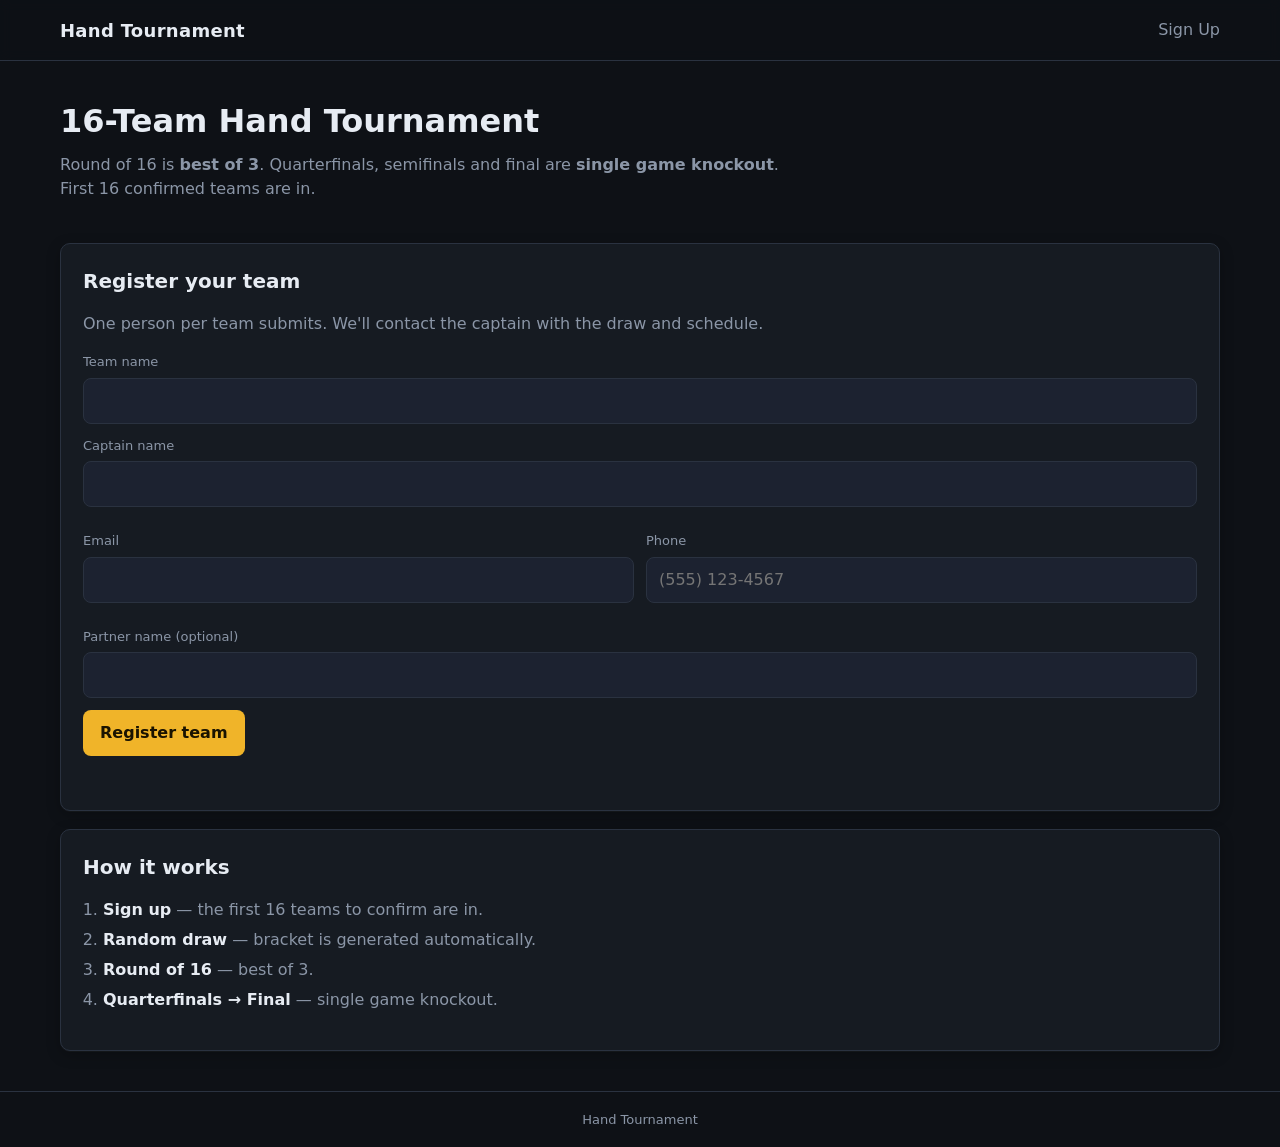
==== index.html @ 5955c3d7 "Add QR assets, demo mode, US phone format; hide bracket nav link - index.html: drop public Bracket n" ====
<!doctype html>
<html lang="en">
  <head>
    <meta charset="utf-8" />
    <meta name="viewport" content="width=device-width, initial-scale=1" />
    <title>Hand Tournament — Sign Up</title>
    <meta name="description" content="Sign up your team for the Hand card game tournament. 16 teams, round of 16 best of 3, then single-elimination knockout." />
    <link rel="stylesheet" href="assets/css/styles.css" />
  </head>
  <body>
    <header class="site-header">
      <div class="wrap">
        <a class="brand" href="./">Hand Tournament</a>
        <nav>
          <a href="./">Sign Up</a>
        </nav>
      </div>
    </header>

    <main class="wrap">
      <section class="hero">
        <h1>16-Team Hand Tournament</h1>
        <p class="lede">
          Round of 16 is <strong>best of 3</strong>. Quarterfinals, semifinals
          and final are <strong>single game knockout</strong>. First 16
          confirmed teams are in.
        </p>
      </section>

      <section class="card">
        <h2>Register your team</h2>
        <p class="muted">
          One person per team submits. We'll contact the captain with the draw
          and schedule.
        </p>

        <form id="signup-form" novalidate>
          <div class="field">
            <label for="teamName">Team name</label>
            <input id="teamName" name="teamName" type="text" required maxlength="60" autocomplete="off" />
          </div>

          <div class="field">
            <label for="captainName">Captain name</label>
            <input id="captainName" name="captainName" type="text" required maxlength="80" autocomplete="name" />
          </div>

          <div class="grid-2">
            <div class="field">
              <label for="email">Email</label>
              <input id="email" name="email" type="email" required maxlength="120" autocomplete="email" />
            </div>
            <div class="field">
              <label for="phone">Phone</label>
              <input id="phone" name="phone" type="tel" required maxlength="20" autocomplete="tel-national" inputmode="tel" placeholder="(555) 123-4567" />
            </div>
          </div>

          <div class="field">
            <label for="partnerName">Partner name <span class="muted">(optional)</span></label>
            <input id="partnerName" name="partnerName" type="text" maxlength="80" autocomplete="off" />
          </div>

          <button id="submit-btn" type="submit" class="btn-primary">Register team</button>
          <p id="form-status" class="form-status" role="status" aria-live="polite"></p>
        </form>
      </section>

      <section class="card">
        <h2>How it works</h2>
        <ol class="steps">
          <li><strong>Sign up</strong> — the first 16 teams to confirm are in.</li>
          <li><strong>Random draw</strong> — bracket is generated automatically.</li>
          <li><strong>Round of 16</strong> — best of 3.</li>
          <li><strong>Quarterfinals → Final</strong> — single game knockout.</li>
        </ol>
      </section>
    </main>

    <footer class="site-footer">
      <div class="wrap">
        <span class="muted">Hand Tournament</span>
      </div>
    </footer>

    <script src="assets/js/config.js"></script>
    <script src="assets/js/signup.js"></script>
  </body>
</html>
---- assets/css/styles.css ----
:root {
  --bg: #0e1116;
  --panel: #161b22;
  --panel-2: #1c2230;
  --border: #2a3240;
  --text: #e7ecf3;
  --muted: #8b96a7;
  --accent: #f0b429;
  --accent-2: #d49016;
  --good: #2ea043;
  --bad: #cf3a3a;
  --radius: 10px;
  --shadow: 0 1px 0 rgba(255,255,255,0.03), 0 4px 14px rgba(0,0,0,0.25);
  --mono: ui-monospace, SFMono-Regular, Menlo, Consolas, monospace;
}

* { box-sizing: border-box; }

html, body {
  margin: 0;
  background: var(--bg);
  color: var(--text);
  font-family: system-ui, -apple-system, "Segoe UI", Roboto, "Helvetica Neue", Arial, sans-serif;
  font-size: 16px;
  line-height: 1.5;
  -webkit-font-smoothing: antialiased;
}

a { color: var(--accent); text-decoration: none; }
a:hover { text-decoration: underline; }

.wrap {
  max-width: 1200px;
  margin: 0 auto;
  padding: 0 20px;
}

.site-header {
  border-bottom: 1px solid var(--border);
  background: rgba(14,17,22,0.85);
  backdrop-filter: blur(6px);
  position: sticky;
  top: 0;
  z-index: 10;
}
.site-header .wrap {
  display: flex;
  align-items: center;
  justify-content: space-between;
  height: 60px;
}
.brand {
  font-weight: 700;
  letter-spacing: 0.3px;
  color: var(--text);
  font-size: 18px;
}
.brand:hover { text-decoration: none; color: var(--accent); }
.site-header nav a {
  margin-left: 18px;
  color: var(--muted);
  font-weight: 500;
}
.site-header nav a[aria-current="page"],
.site-header nav a:hover { color: var(--text); text-decoration: none; }

.hero { padding: 36px 0 8px; }
.hero h1 { font-size: 32px; margin: 0 0 8px; }
.lede { color: var(--muted); margin: 0 0 16px; max-width: 720px; }
.muted { color: var(--muted); }

.card {
  background: var(--panel);
  border: 1px solid var(--border);
  border-radius: var(--radius);
  padding: 22px;
  margin: 18px 0;
  box-shadow: var(--shadow);
}
.card h2 { margin: 0 0 12px; font-size: 20px; }

.field { display: flex; flex-direction: column; margin: 12px 0; }
.field label { font-size: 13px; color: var(--muted); margin-bottom: 6px; }
.field input, .field select, .field textarea {
  background: var(--panel-2);
  border: 1px solid var(--border);
  color: var(--text);
  border-radius: 8px;
  padding: 10px 12px;
  font: inherit;
  outline: none;
  transition: border-color 0.12s ease;
}
.field input:focus { border-color: var(--accent); }
.field input[aria-invalid="true"] { border-color: var(--bad); }

.grid-2 { display: grid; grid-template-columns: 1fr 1fr; gap: 12px; }
@media (max-width: 560px) { .grid-2 { grid-template-columns: 1fr; } }

.btn-primary, .btn-ghost {
  display: inline-block;
  border-radius: 8px;
  padding: 10px 16px;
  font: inherit;
  font-weight: 600;
  cursor: pointer;
  border: 1px solid transparent;
  transition: background 0.12s ease, transform 0.05s ease;
}
.btn-primary {
  background: var(--accent);
  color: #1a1300;
}
.btn-primary:hover { background: var(--accent-2); }
.btn-primary:disabled { opacity: 0.6; cursor: not-allowed; }
.btn-ghost {
  background: transparent;
  color: var(--text);
  border-color: var(--border);
}
.btn-ghost:hover { background: var(--panel-2); }
.bracket-controls { display: flex; gap: 8px; flex-wrap: wrap; margin-top: 10px; }

.form-status { min-height: 1.4em; margin: 12px 0 0; font-size: 14px; }
.form-status.ok { color: var(--good); }
.form-status.err { color: var(--bad); }

.steps { padding-left: 20px; }
.steps li { margin: 6px 0; color: var(--muted); }
.steps strong { color: var(--text); }

.signup-list {
  display: grid;
  grid-template-columns: repeat(auto-fill, minmax(220px, 1fr));
  gap: 8px;
  padding: 0;
  margin: 0;
  list-style: none;
  counter-reset: tlist;
}
.signup-list li {
  counter-increment: tlist;
  background: var(--panel-2);
  border: 1px solid var(--border);
  border-radius: 8px;
  padding: 10px 12px;
  font-size: 14px;
  display: flex;
  align-items: center;
  gap: 10px;
}
.signup-list li::before {
  content: counter(tlist);
  display: inline-flex;
  align-items: center;
  justify-content: center;
  width: 24px;
  height: 24px;
  border-radius: 50%;
  background: var(--accent);
  color: #1a1300;
  font-weight: 700;
  font-size: 12px;
  flex-shrink: 0;
}

/* Bracket layout */
.bracket {
  display: grid;
  grid-template-columns: repeat(4, minmax(220px, 1fr));
  gap: 16px;
  margin-top: 14px;
  overflow-x: auto;
  padding-bottom: 6px;
}
.round {
  display: flex;
  flex-direction: column;
  gap: 8px;
  min-width: 220px;
}
.round-title {
  font-size: 12px;
  letter-spacing: 0.08em;
  text-transform: uppercase;
  color: var(--muted);
  margin-bottom: 2px;
}
.round-r1 .matches { display: flex; flex-direction: column; gap: 8px; }
.round-qf .matches { display: flex; flex-direction: column; justify-content: space-around; height: 100%; gap: 16px; }
.round-sf .matches { display: flex; flex-direction: column; justify-content: space-around; height: 100%; gap: 40px; }
.round-f  .matches { display: flex; flex-direction: column; justify-content: center; height: 100%; }

.match {
  background: var(--panel-2);
  border: 1px solid var(--border);
  border-radius: 8px;
  overflow: hidden;
  position: relative;
}
.match-meta {
  display: flex;
  justify-content: space-between;
  align-items: center;
  padding: 4px 10px;
  font-size: 11px;
  color: var(--muted);
  background: rgba(255,255,255,0.02);
  border-bottom: 1px solid var(--border);
}
.match-meta .format-tag {
  font-weight: 600;
  color: var(--accent);
  letter-spacing: 0.04em;
}
.slot {
  display: flex;
  align-items: center;
  justify-content: space-between;
  padding: 9px 10px;
  cursor: pointer;
  user-select: none;
  border-top: 1px solid var(--border);
  font-size: 14px;
  gap: 8px;
}
.slot:first-of-type { border-top: none; }
.slot:hover:not(.disabled):not(.empty) { background: rgba(240,180,41,0.08); }
.slot.winner { background: rgba(46,160,67,0.12); color: var(--text); }
.slot.winner .team-name::before {
  content: "✓ ";
  color: var(--good);
  font-weight: 700;
}
.slot.loser { color: var(--muted); text-decoration: line-through; }
.slot.empty { color: var(--muted); font-style: italic; cursor: default; }
.slot.disabled { cursor: not-allowed; opacity: 0.7; }
.slot .team-name { flex: 1; min-width: 0; overflow: hidden; text-overflow: ellipsis; white-space: nowrap; }
.slot .score {
  font-family: var(--mono);
  font-size: 13px;
  color: var(--muted);
  min-width: 22px;
  text-align: right;
}

.site-footer {
  margin-top: 40px;
  padding: 18px 0;
  border-top: 1px solid var(--border);
  text-align: center;
  font-size: 13px;
}

@media (max-width: 880px) {
  .bracket { grid-template-columns: repeat(4, minmax(200px, 1fr)); }
}
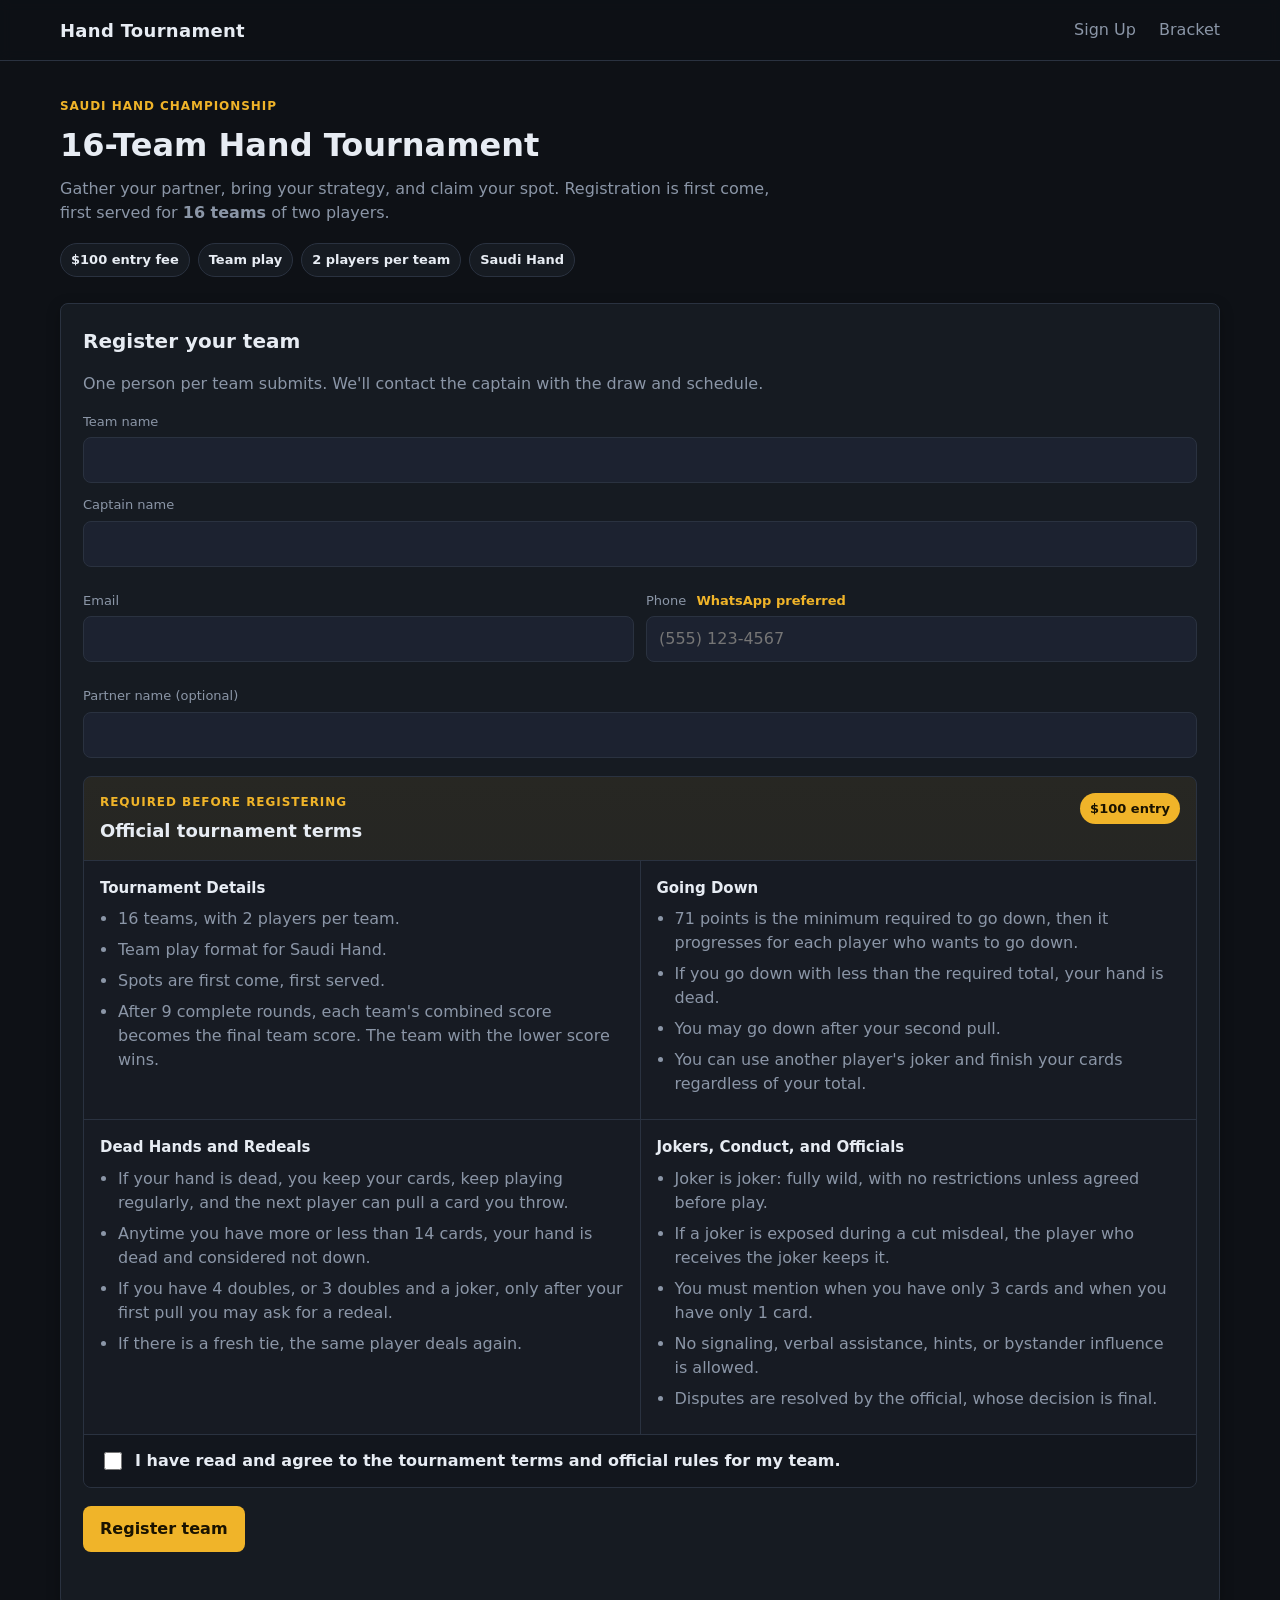
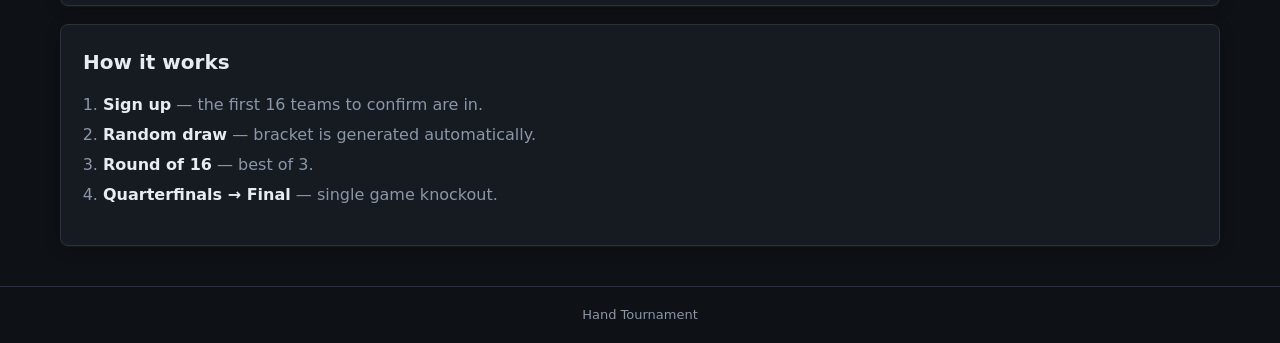
==== commit 083b5cd6: "Require tournament terms before signup" ====
--- a/index.html
+++ b/index.html
@@ -4,7 +4,8 @@
     <meta charset="utf-8" />
     <meta name="viewport" content="width=device-width, initial-scale=1" />
     <title>Hand Tournament — Sign Up</title>
-    <meta name="description" content="Sign up your team for the Hand card game tournament. 16 teams, round of 16 best of 3, then single-elimination knockout." />
+    <meta name="description" content="Sign up your team for the Saudi Hand card game tournament. 16 teams, $100 entry fee, first come first served." />
+    <link rel="icon" href="data:image/svg+xml,%3Csvg xmlns='http://www.w3.org/2000/svg' viewBox='0 0 64 64'%3E%3Crect width='64' height='64' rx='12' fill='%230e1116'/%3E%3Crect x='18' y='12' width='28' height='40' rx='4' fill='%23f0b429'/%3E%3Ccircle cx='32' cy='32' r='7' fill='%230e1116'/%3E%3C/svg%3E" />
     <link rel="stylesheet" href="assets/css/styles.css" />
   </head>
   <body>
@@ -13,18 +14,26 @@
         <a class="brand" href="./">Hand Tournament</a>
         <nav>
           <a href="./">Sign Up</a>
+          <a href="./bracket.html">Bracket</a>
         </nav>
       </div>
     </header>
 
     <main class="wrap">
       <section class="hero">
+        <div class="eyebrow">Saudi Hand Championship</div>
         <h1>16-Team Hand Tournament</h1>
         <p class="lede">
-          Round of 16 is <strong>best of 3</strong>. Quarterfinals, semifinals
-          and final are <strong>single game knockout</strong>. First 16
-          confirmed teams are in.
+          Gather your partner, bring your strategy, and claim your spot.
+          Registration is first come, first served for <strong>16 teams</strong>
+          of two players.
         </p>
+        <div class="hero-facts" aria-label="Tournament details">
+          <span>$100 entry fee</span>
+          <span>Team play</span>
+          <span>2 players per team</span>
+          <span>Saudi Hand</span>
+        </div>
       </section>
 
       <section class="card">
@@ -51,8 +60,8 @@
               <input id="email" name="email" type="email" required maxlength="120" autocomplete="email" />
             </div>
             <div class="field">
-              <label for="phone">Phone</label>
-              <input id="phone" name="phone" type="tel" required maxlength="20" autocomplete="tel-national" inputmode="tel" placeholder="(555) 123-4567" />
+              <label for="phone">Phone <span class="whatsapp-note">WhatsApp preferred</span></label>
+              <input id="phone" name="phone" type="tel" required maxlength="40" autocomplete="tel" placeholder="(555) 123-4567" />
             </div>
           </div>
 
@@ -60,6 +69,64 @@
             <label for="partnerName">Partner name <span class="muted">(optional)</span></label>
             <input id="partnerName" name="partnerName" type="text" maxlength="80" autocomplete="off" />
           </div>
+
+          <section class="terms-panel" aria-labelledby="terms-title">
+            <div class="terms-header">
+              <div>
+                <p class="section-kicker">Required before registering</p>
+                <h3 id="terms-title">Official tournament terms</h3>
+              </div>
+              <span class="fee-badge">$100 entry</span>
+            </div>
+
+            <div class="terms-grid">
+              <article class="rule-group">
+                <h4>Tournament Details</h4>
+                <ul>
+                  <li>16 teams, with 2 players per team.</li>
+                  <li>Team play format for Saudi Hand.</li>
+                  <li>Spots are first come, first served.</li>
+                  <li>After 9 complete rounds, each team's combined score becomes the final team score. The team with the lower score wins.</li>
+                </ul>
+              </article>
+
+              <article class="rule-group">
+                <h4>Going Down</h4>
+                <ul>
+                  <li>71 points is the minimum required to go down, then it progresses for each player who wants to go down.</li>
+                  <li>If you go down with less than the required total, your hand is dead.</li>
+                  <li>You may go down after your second pull.</li>
+                  <li>You can use another player's joker and finish your cards regardless of your total.</li>
+                </ul>
+              </article>
+
+              <article class="rule-group">
+                <h4>Dead Hands and Redeals</h4>
+                <ul>
+                  <li>If your hand is dead, you keep your cards, keep playing regularly, and the next player can pull a card you throw.</li>
+                  <li>Anytime you have more or less than 14 cards, your hand is dead and considered not down.</li>
+                  <li>If you have 4 doubles, or 3 doubles and a joker, only after your first pull you may ask for a redeal.</li>
+                  <li>If there is a fresh tie, the same player deals again.</li>
+                </ul>
+              </article>
+
+              <article class="rule-group">
+                <h4>Jokers, Conduct, and Officials</h4>
+                <ul>
+                  <li>Joker is joker: fully wild, with no restrictions unless agreed before play.</li>
+                  <li>If a joker is exposed during a cut misdeal, the player who receives the joker keeps it.</li>
+                  <li>You must mention when you have only 3 cards and when you have only 1 card.</li>
+                  <li>No signaling, verbal assistance, hints, or bystander influence is allowed.</li>
+                  <li>Disputes are resolved by the official, whose decision is final.</li>
+                </ul>
+              </article>
+            </div>
+
+            <label class="terms-check" for="termsAccepted">
+              <input id="termsAccepted" name="termsAccepted" type="checkbox" required />
+              <span>I have read and agree to the tournament terms and official rules for my team.</span>
+            </label>
+          </section>
 
           <button id="submit-btn" type="submit" class="btn-primary">Register team</button>
           <p id="form-status" class="form-status" role="status" aria-live="polite"></p>
--- a/assets/css/styles.css
+++ b/assets/css/styles.css
@@ -9,7 +9,7 @@
   --accent-2: #d49016;
   --good: #2ea043;
   --bad: #cf3a3a;
-  --radius: 10px;
+  --radius: 8px;
   --shadow: 0 1px 0 rgba(255,255,255,0.03), 0 4px 14px rgba(0,0,0,0.25);
   --mono: ui-monospace, SFMono-Regular, Menlo, Consolas, monospace;
 }
@@ -65,9 +65,33 @@
 .site-header nav a:hover { color: var(--text); text-decoration: none; }
 
 .hero { padding: 36px 0 8px; }
+.eyebrow,
+.section-kicker {
+  margin: 0 0 6px;
+  color: var(--accent);
+  font-size: 12px;
+  font-weight: 700;
+  letter-spacing: 0.08em;
+  text-transform: uppercase;
+}
 .hero h1 { font-size: 32px; margin: 0 0 8px; }
 .lede { color: var(--muted); margin: 0 0 16px; max-width: 720px; }
 .muted { color: var(--muted); }
+.hero-facts {
+  display: flex;
+  flex-wrap: wrap;
+  gap: 8px;
+  margin-top: 18px;
+}
+.hero-facts span {
+  border: 1px solid var(--border);
+  background: var(--panel);
+  border-radius: 999px;
+  color: var(--text);
+  font-size: 13px;
+  font-weight: 600;
+  padding: 6px 10px;
+}
 
 .card {
   background: var(--panel);
@@ -81,6 +105,12 @@
 
 .field { display: flex; flex-direction: column; margin: 12px 0; }
 .field label { font-size: 13px; color: var(--muted); margin-bottom: 6px; }
+.whatsapp-note {
+  display: inline-block;
+  margin-left: 6px;
+  color: var(--accent);
+  font-weight: 700;
+}
 .field input, .field select, .field textarea {
   background: var(--panel-2);
   border: 1px solid var(--border);
@@ -125,6 +155,79 @@
 .form-status.ok { color: var(--good); }
 .form-status.err { color: var(--bad); }
 
+.terms-panel {
+  margin: 18px 0;
+  border: 1px solid var(--border);
+  border-radius: var(--radius);
+  background: linear-gradient(180deg, rgba(240,180,41,0.08), rgba(28,34,48,0.45));
+  overflow: hidden;
+}
+.terms-header {
+  display: flex;
+  align-items: flex-start;
+  justify-content: space-between;
+  gap: 16px;
+  padding: 16px;
+  border-bottom: 1px solid var(--border);
+}
+.terms-header h3 {
+  margin: 0;
+  font-size: 18px;
+}
+.fee-badge {
+  flex: 0 0 auto;
+  border-radius: 999px;
+  background: var(--accent);
+  color: #1a1300;
+  font-size: 13px;
+  font-weight: 800;
+  padding: 6px 10px;
+}
+.terms-grid {
+  display: grid;
+  grid-template-columns: repeat(2, minmax(0, 1fr));
+  gap: 1px;
+  background: var(--border);
+}
+.rule-group {
+  background: rgba(22,27,34,0.96);
+  padding: 16px;
+}
+.rule-group h4 {
+  margin: 0 0 8px;
+  color: var(--text);
+  font-size: 15px;
+}
+.rule-group ul {
+  margin: 0;
+  padding-left: 18px;
+}
+.rule-group li {
+  color: var(--muted);
+  margin: 7px 0;
+}
+.terms-check {
+  display: flex;
+  align-items: flex-start;
+  gap: 10px;
+  padding: 14px 16px;
+  background: rgba(14,17,22,0.6);
+  border-top: 1px solid var(--border);
+  color: var(--text);
+  font-weight: 600;
+  cursor: pointer;
+}
+.terms-check input {
+  width: 18px;
+  height: 18px;
+  margin-top: 3px;
+  accent-color: var(--accent);
+  flex: 0 0 auto;
+}
+.terms-check span {
+  min-width: 0;
+}
+
 .steps { padding-left: 20px; }
 .steps li { margin: 6px 0; color: var(--muted); }
 .steps strong { color: var(--text); }
@@ -255,3 +358,8 @@
 @media (max-width: 880px) {
   .bracket { grid-template-columns: repeat(4, minmax(200px, 1fr)); }
 }
+
+@media (max-width: 720px) {
+  .terms-header { flex-direction: column; }
+  .terms-grid { grid-template-columns: 1fr; }
+}
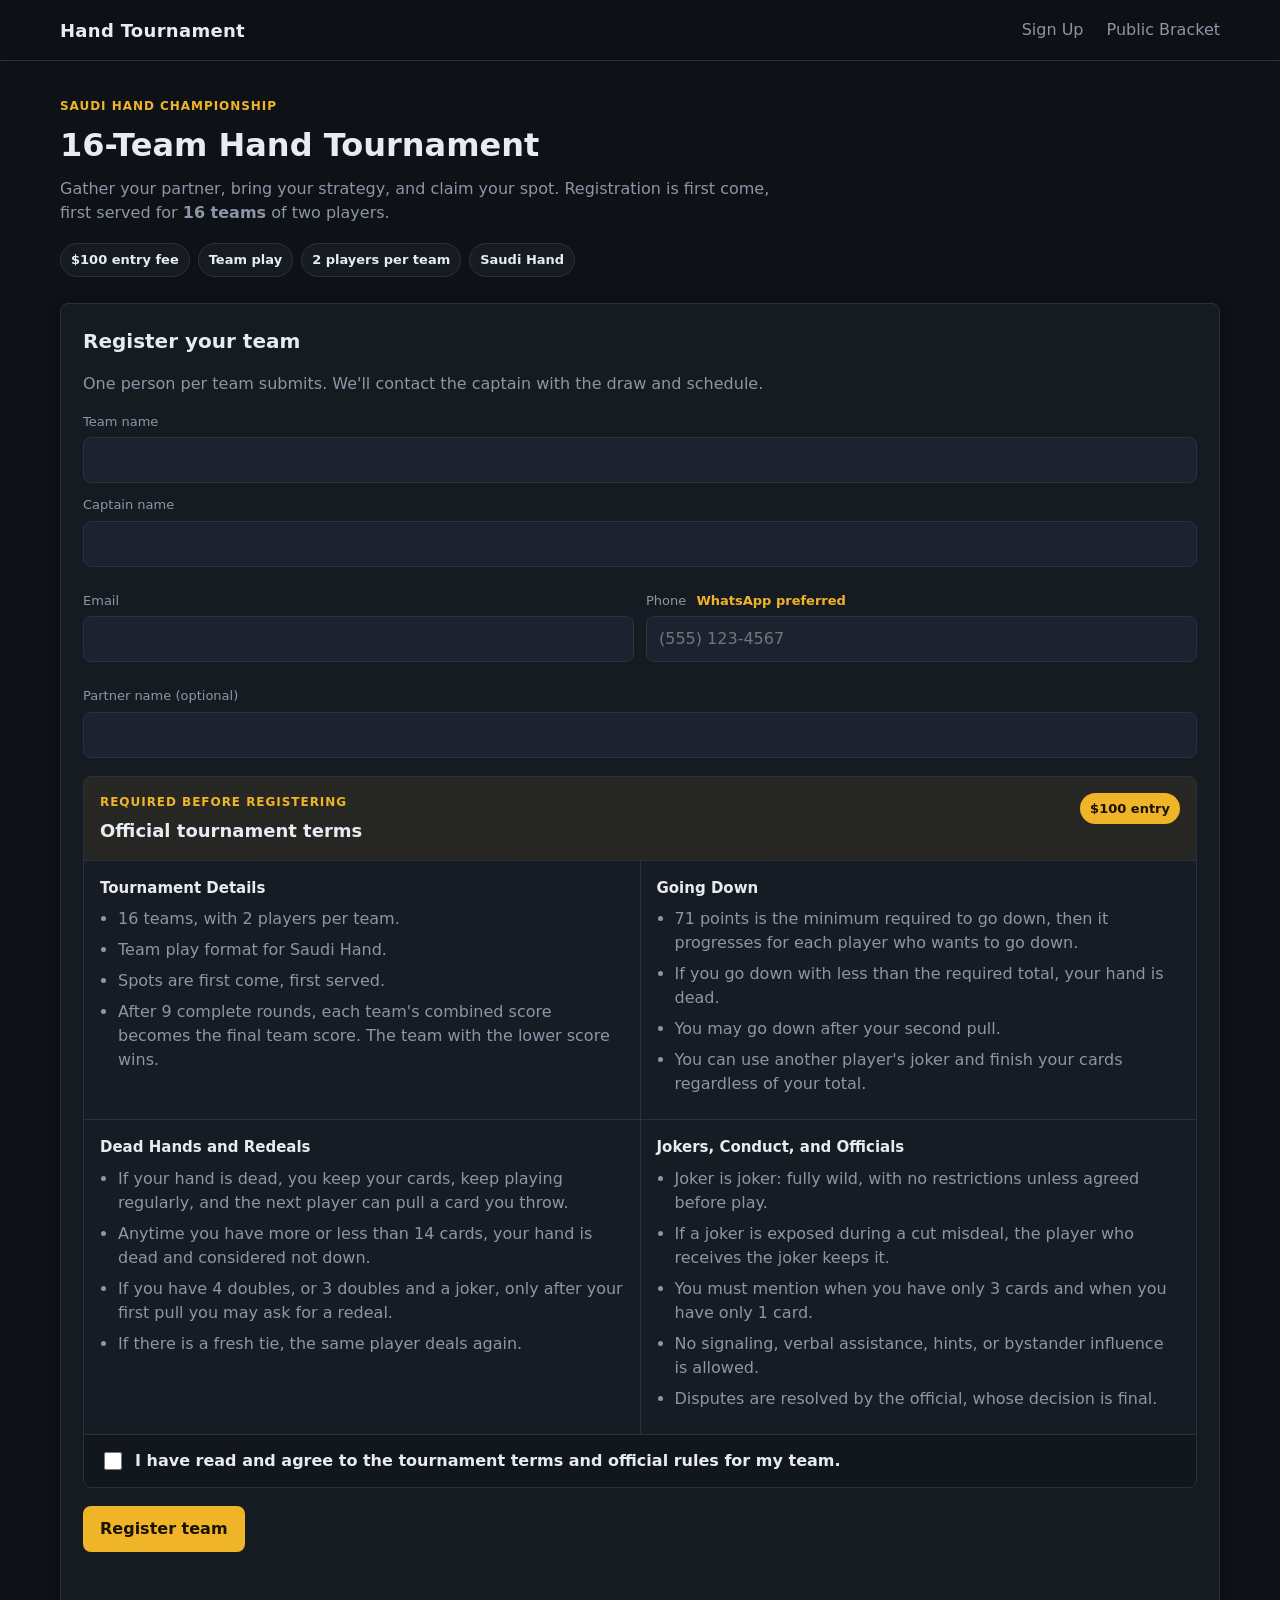
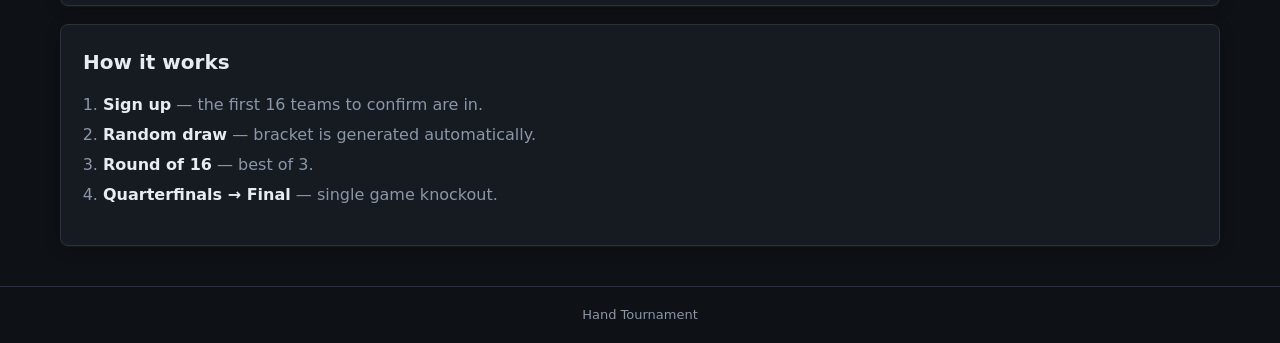
==== commit c2e150c8: "Split public and admin bracket pages" ====
--- a/index.html
+++ b/index.html
@@ -14,7 +14,7 @@
         <a class="brand" href="./">Hand Tournament</a>
         <nav>
           <a href="./">Sign Up</a>
-          <a href="./bracket.html">Bracket</a>
+          <a href="./bracket.html">Public Bracket</a>
         </nav>
       </div>
     </header>
--- a/assets/css/styles.css
+++ b/assets/css/styles.css
@@ -15,6 +15,7 @@
 }
 
 * { box-sizing: border-box; }
+[hidden] { display: none !important; }
 
 html, body {
   margin: 0;
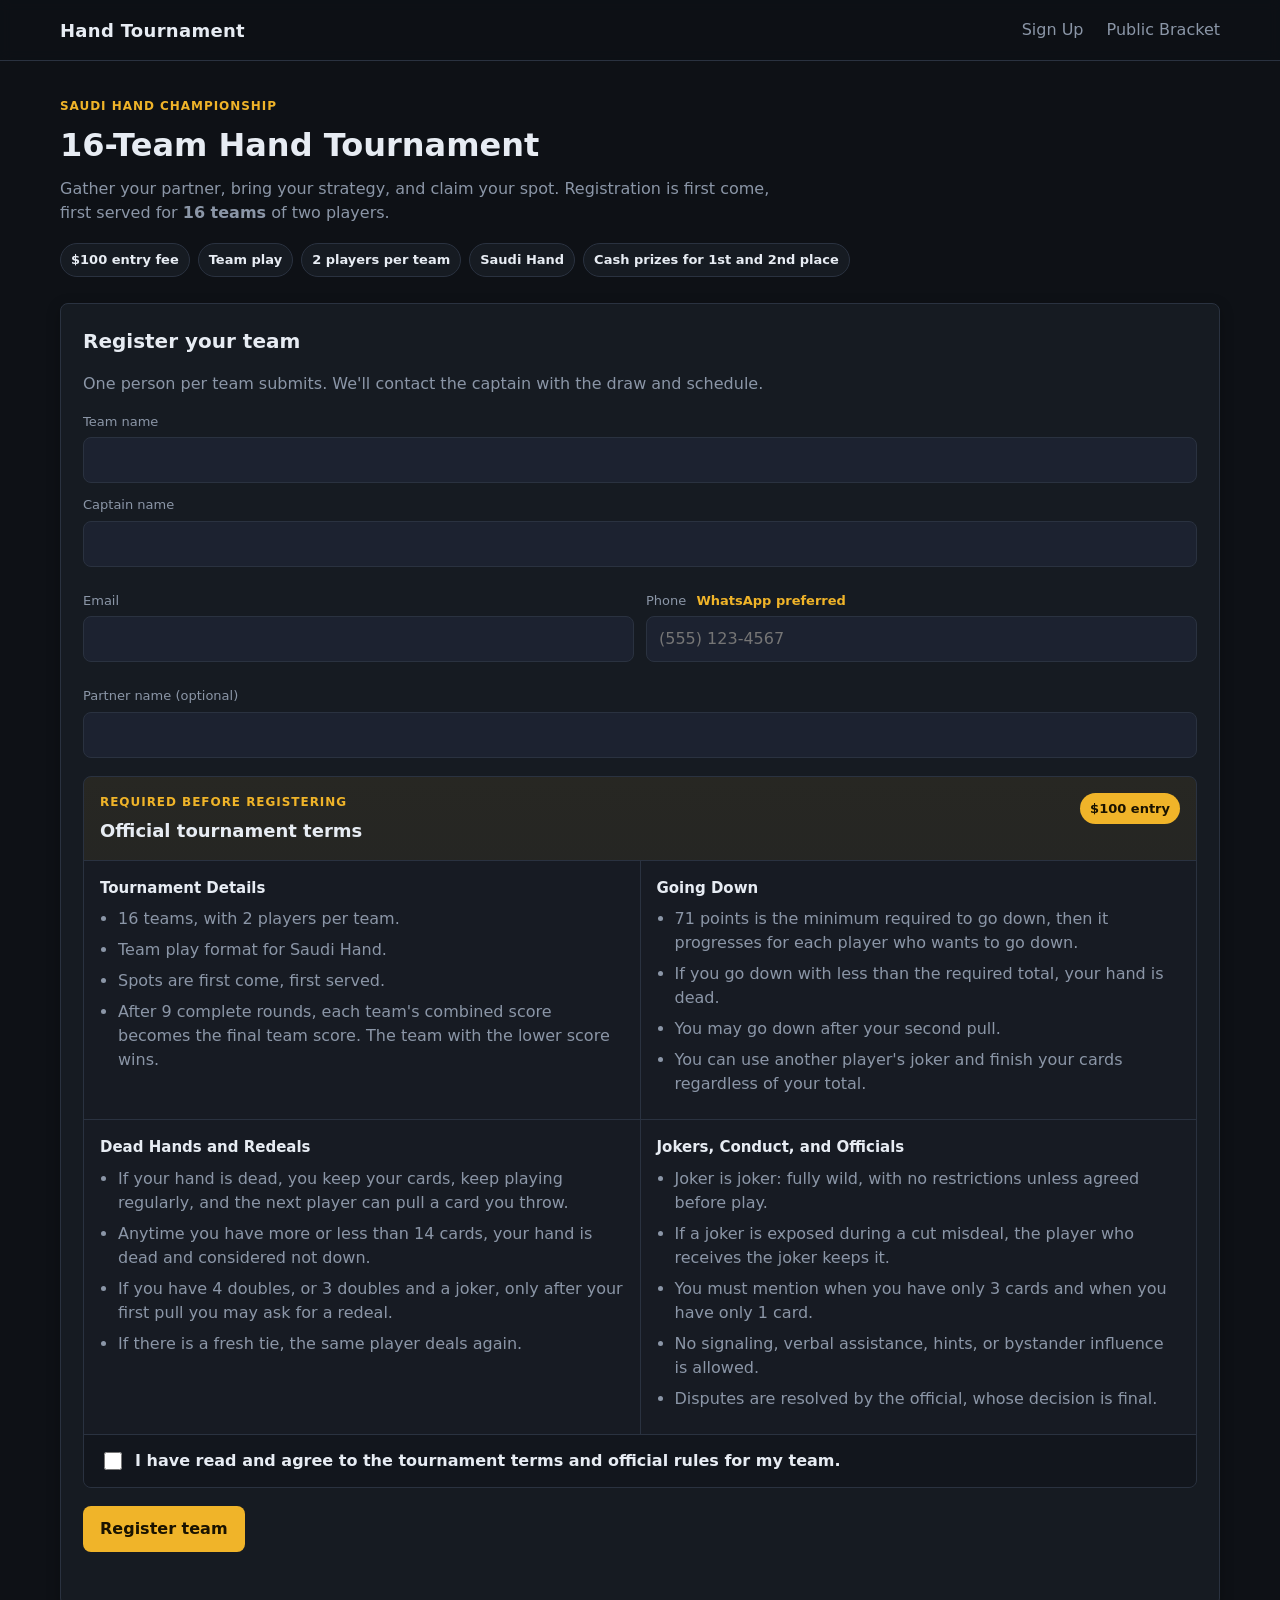
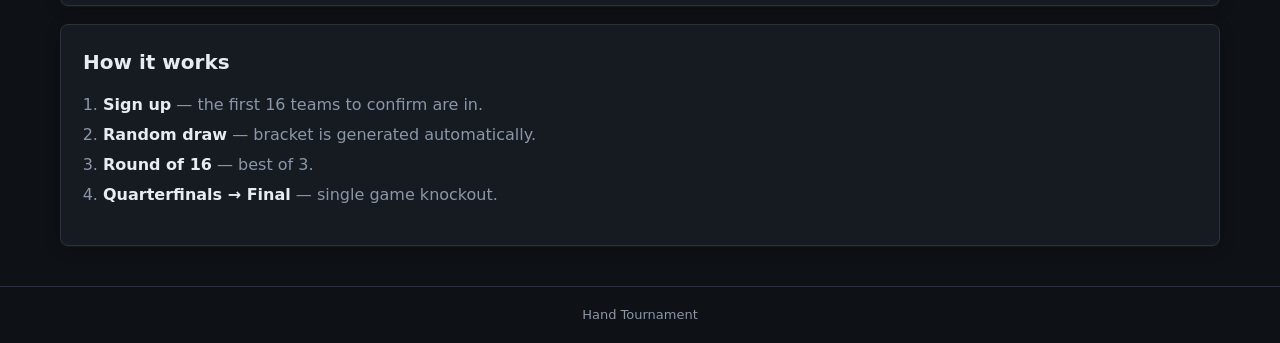
==== commit fae16a3d: "Mention cash prizes on signup page" ====
--- a/index.html
+++ b/index.html
@@ -33,6 +33,7 @@
           <span>Team play</span>
           <span>2 players per team</span>
           <span>Saudi Hand</span>
+          <span>Cash prizes for 1st and 2nd place</span>
         </div>
       </section>
 
@@ -61,7 +62,7 @@
             </div>
             <div class="field">
               <label for="phone">Phone <span class="whatsapp-note">WhatsApp preferred</span></label>
-              <input id="phone" name="phone" type="tel" required maxlength="40" autocomplete="tel" placeholder="(555) 123-4567" />
+              <input id="phone" name="phone" type="tel" required maxlength="20" autocomplete="tel-national" inputmode="tel" placeholder="(555) 123-4567" />
             </div>
           </div>
 
--- a/assets/css/styles.css
+++ b/assets/css/styles.css
@@ -144,6 +144,10 @@
 }
 .btn-primary:hover { background: var(--accent-2); }
 .btn-primary:disabled { opacity: 0.6; cursor: not-allowed; }
+.btn-large {
+  font-size: 17px;
+  padding: 14px 20px;
+}
 .btn-ghost {
   background: transparent;
   color: var(--text);
@@ -229,6 +233,21 @@
   min-width: 0;
 }
 
+.signup-cta {
+  margin: 18px 0;
+  padding: 26px 0 30px;
+  text-align: center;
+  border-top: 1px solid var(--border);
+  border-bottom: 1px solid var(--border);
+}
+.signup-cta h2 {
+  margin: 0 0 16px;
+  font-size: 24px;
+}
+.signup-cta .btn-primary {
+  min-width: 220px;
+}
+
 .steps { padding-left: 20px; }
 .steps li { margin: 6px 0; color: var(--muted); }
 .steps strong { color: var(--text); }
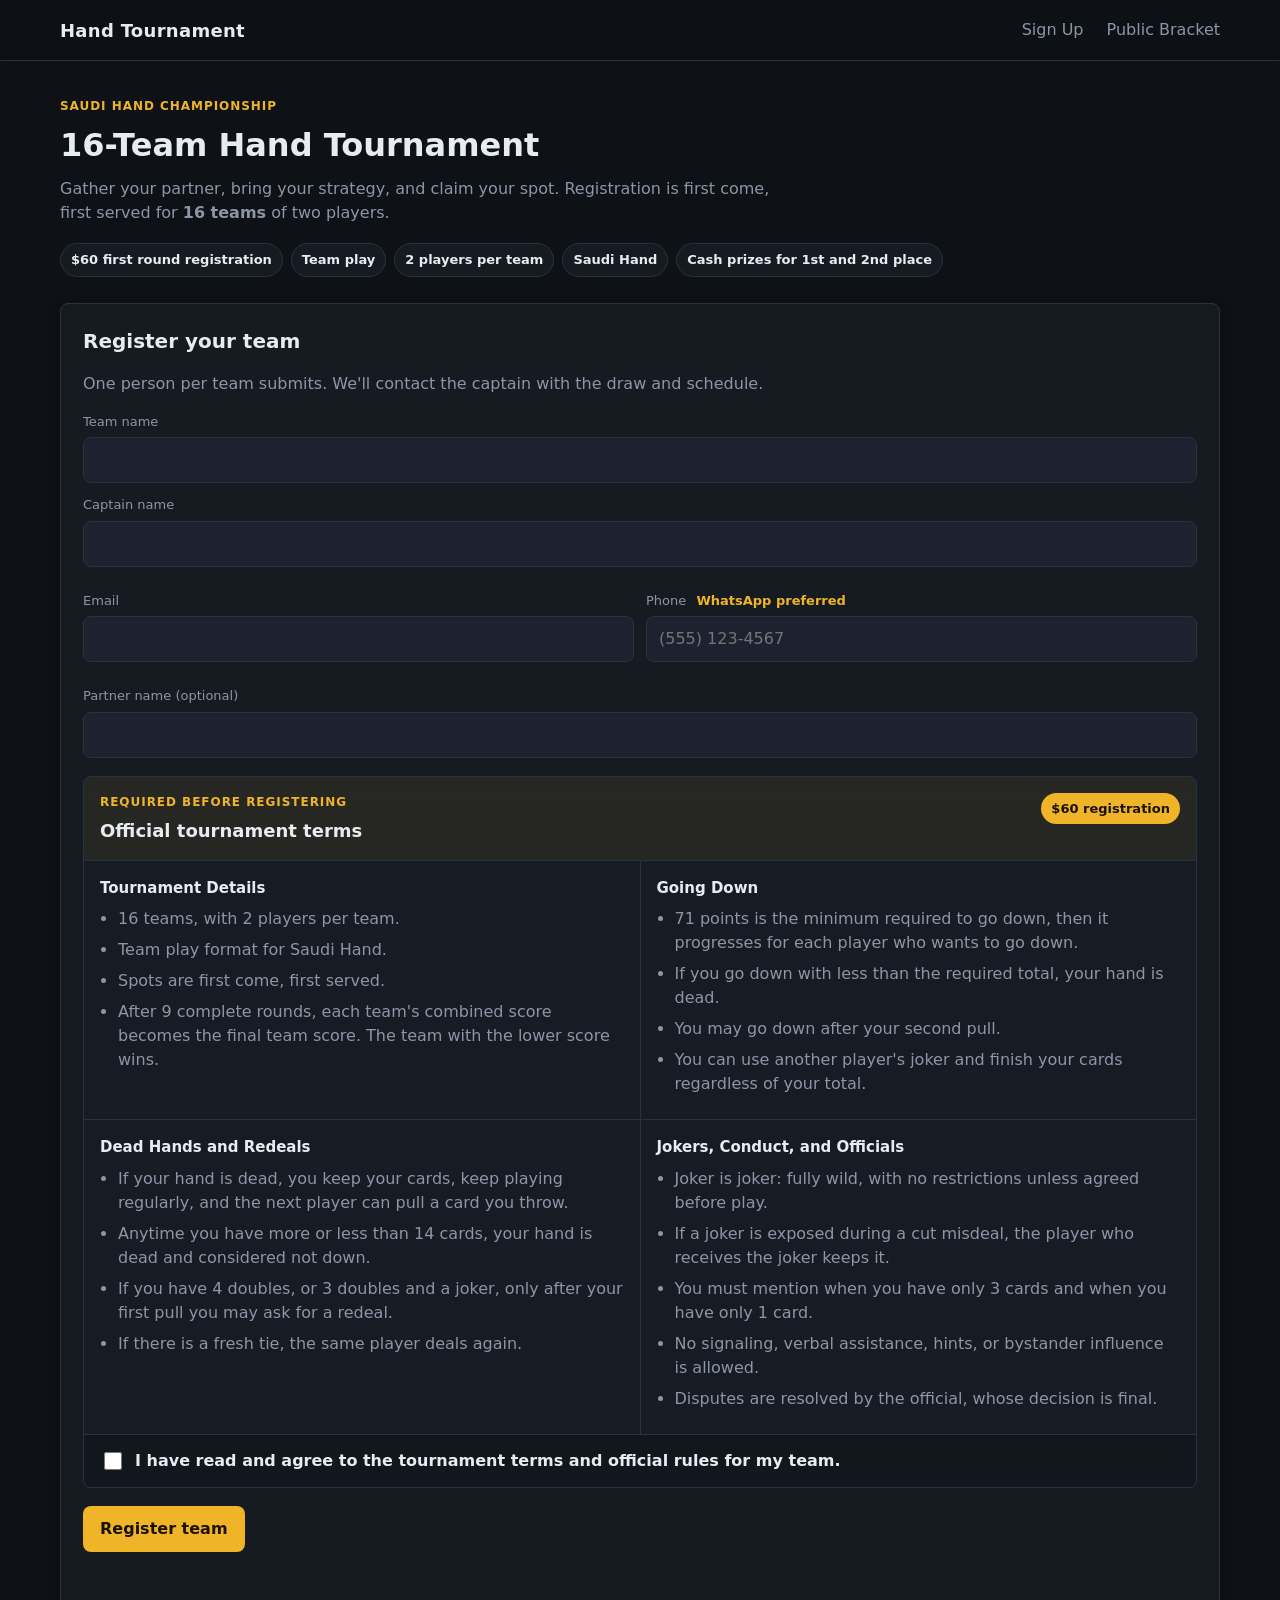
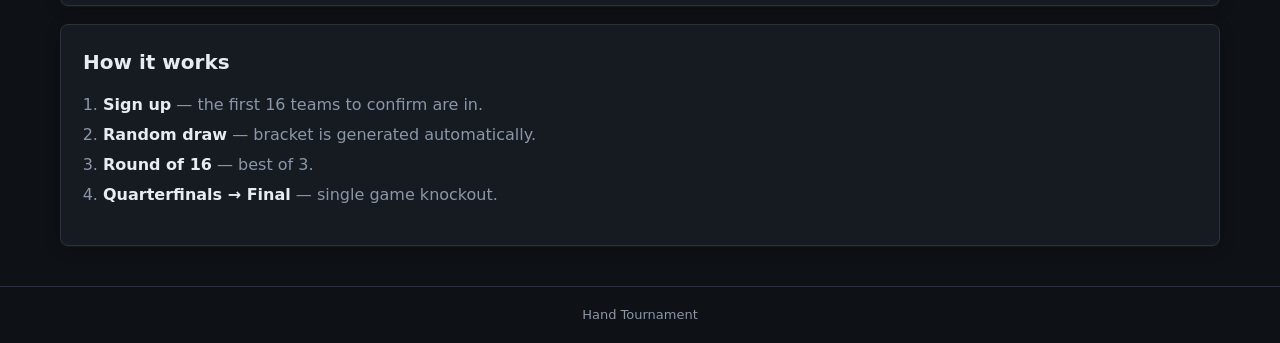
==== commit 0517894f: "Update first round registration fee" ====
--- a/index.html
+++ b/index.html
@@ -4,7 +4,7 @@
     <meta charset="utf-8" />
     <meta name="viewport" content="width=device-width, initial-scale=1" />
     <title>Hand Tournament — Sign Up</title>
-    <meta name="description" content="Sign up your team for the Saudi Hand card game tournament. 16 teams, $100 entry fee, first come first served." />
+    <meta name="description" content="Sign up your team for the Saudi Hand card game tournament. 16 teams, $60 first round registration, first come first served." />
     <link rel="icon" href="data:image/svg+xml,%3Csvg xmlns='http://www.w3.org/2000/svg' viewBox='0 0 64 64'%3E%3Crect width='64' height='64' rx='12' fill='%230e1116'/%3E%3Crect x='18' y='12' width='28' height='40' rx='4' fill='%23f0b429'/%3E%3Ccircle cx='32' cy='32' r='7' fill='%230e1116'/%3E%3C/svg%3E" />
     <link rel="stylesheet" href="assets/css/styles.css" />
   </head>
@@ -29,7 +29,7 @@
           of two players.
         </p>
         <div class="hero-facts" aria-label="Tournament details">
-          <span>$100 entry fee</span>
+          <span>$60 first round registration</span>
           <span>Team play</span>
           <span>2 players per team</span>
           <span>Saudi Hand</span>
@@ -77,7 +77,7 @@
                 <p class="section-kicker">Required before registering</p>
                 <h3 id="terms-title">Official tournament terms</h3>
               </div>
-              <span class="fee-badge">$100 entry</span>
+              <span class="fee-badge">$60 registration</span>
             </div>
 
             <div class="terms-grid">
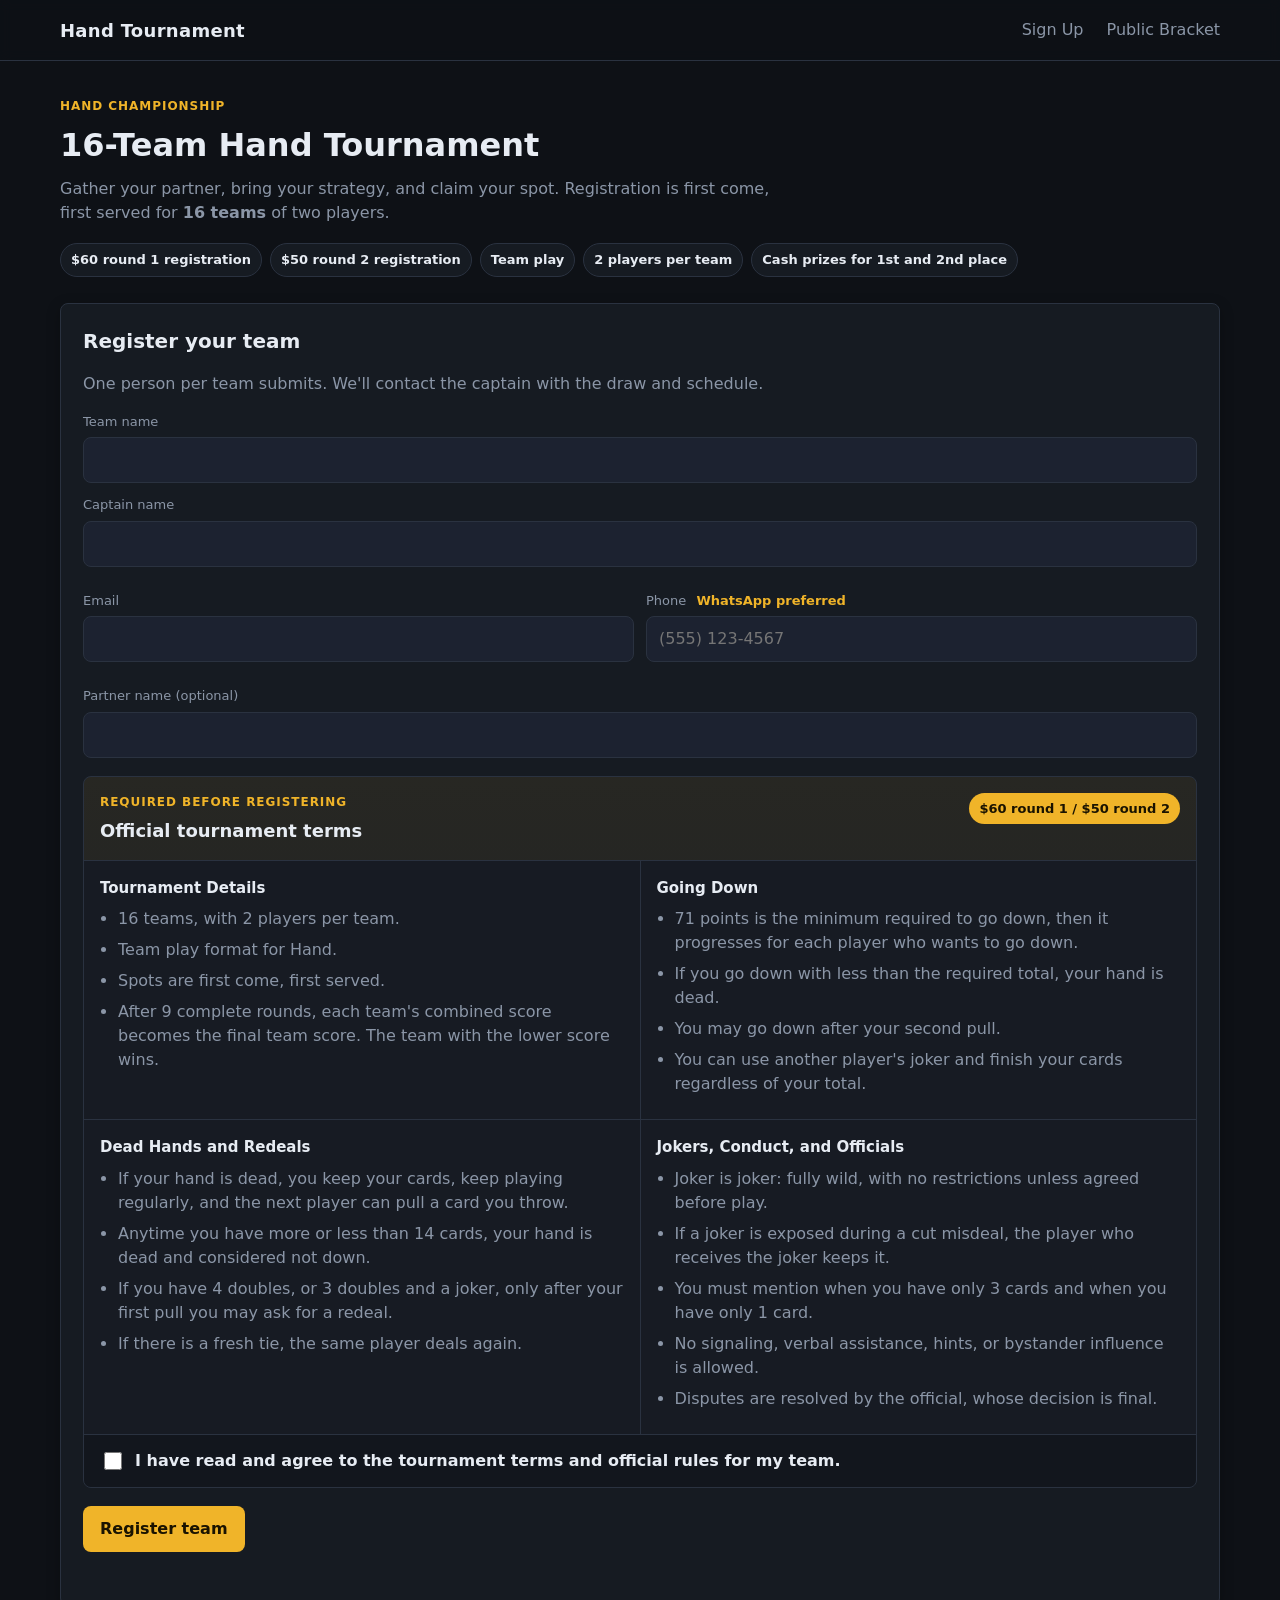
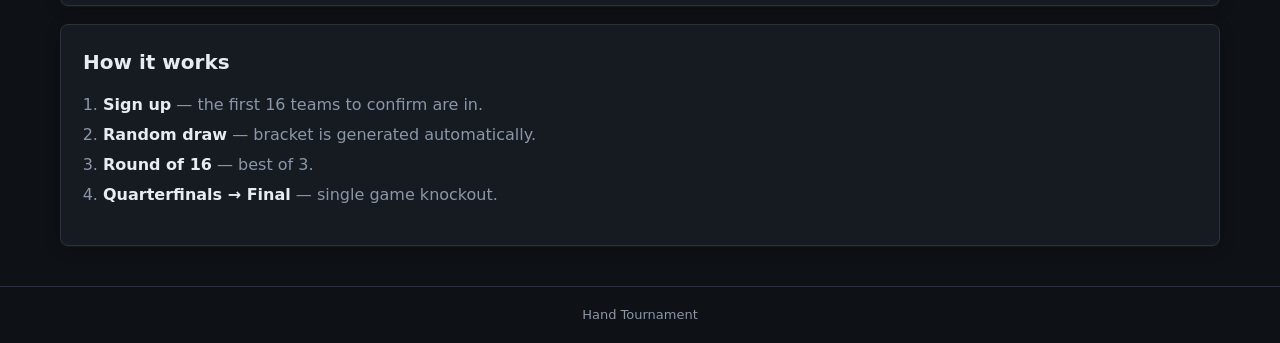
==== commit 5cf1da61: "Update registration fees and remove Saudi wording" ====
--- a/index.html
+++ b/index.html
@@ -4,7 +4,7 @@
     <meta charset="utf-8" />
     <meta name="viewport" content="width=device-width, initial-scale=1" />
     <title>Hand Tournament — Sign Up</title>
-    <meta name="description" content="Sign up your team for the Saudi Hand card game tournament. 16 teams, $60 first round registration, first come first served." />
+    <meta name="description" content="Sign up your team for the Hand card game tournament. 16 teams, $60 round 1 registration and $50 round 2 registration, first come first served." />
     <link rel="icon" href="data:image/svg+xml,%3Csvg xmlns='http://www.w3.org/2000/svg' viewBox='0 0 64 64'%3E%3Crect width='64' height='64' rx='12' fill='%230e1116'/%3E%3Crect x='18' y='12' width='28' height='40' rx='4' fill='%23f0b429'/%3E%3Ccircle cx='32' cy='32' r='7' fill='%230e1116'/%3E%3C/svg%3E" />
     <link rel="stylesheet" href="assets/css/styles.css" />
   </head>
@@ -21,7 +21,7 @@
 
     <main class="wrap">
       <section class="hero">
-        <div class="eyebrow">Saudi Hand Championship</div>
+        <div class="eyebrow">Hand Championship</div>
         <h1>16-Team Hand Tournament</h1>
         <p class="lede">
           Gather your partner, bring your strategy, and claim your spot.
@@ -29,10 +29,10 @@
           of two players.
         </p>
         <div class="hero-facts" aria-label="Tournament details">
-          <span>$60 first round registration</span>
+          <span>$60 round 1 registration</span>
+          <span>$50 round 2 registration</span>
           <span>Team play</span>
           <span>2 players per team</span>
-          <span>Saudi Hand</span>
           <span>Cash prizes for 1st and 2nd place</span>
         </div>
       </section>
@@ -77,7 +77,7 @@
                 <p class="section-kicker">Required before registering</p>
                 <h3 id="terms-title">Official tournament terms</h3>
               </div>
-              <span class="fee-badge">$60 registration</span>
+              <span class="fee-badge">$60 round 1 / $50 round 2</span>
             </div>
 
             <div class="terms-grid">
@@ -85,7 +85,7 @@
                 <h4>Tournament Details</h4>
                 <ul>
                   <li>16 teams, with 2 players per team.</li>
-                  <li>Team play format for Saudi Hand.</li>
+                  <li>Team play format for Hand.</li>
                   <li>Spots are first come, first served.</li>
                   <li>After 9 complete rounds, each team's combined score becomes the final team score. The team with the lower score wins.</li>
                 </ul>
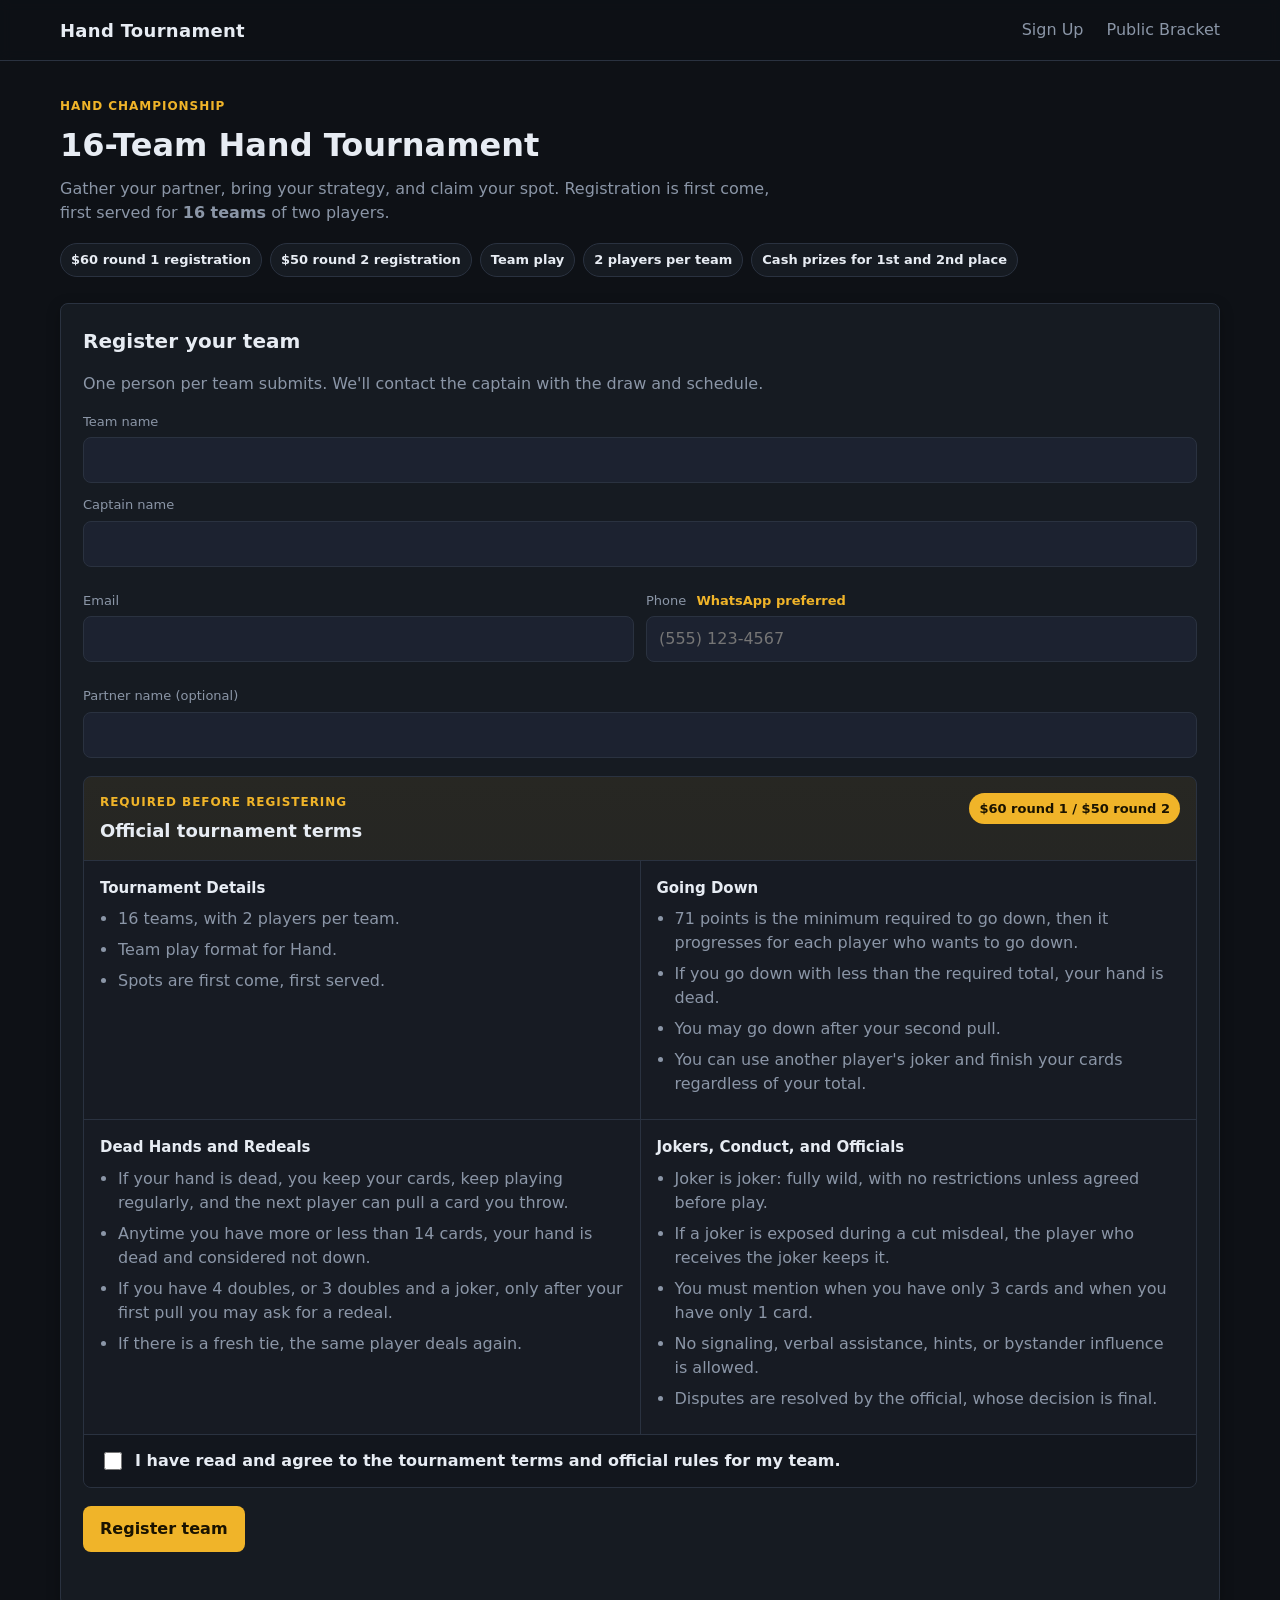
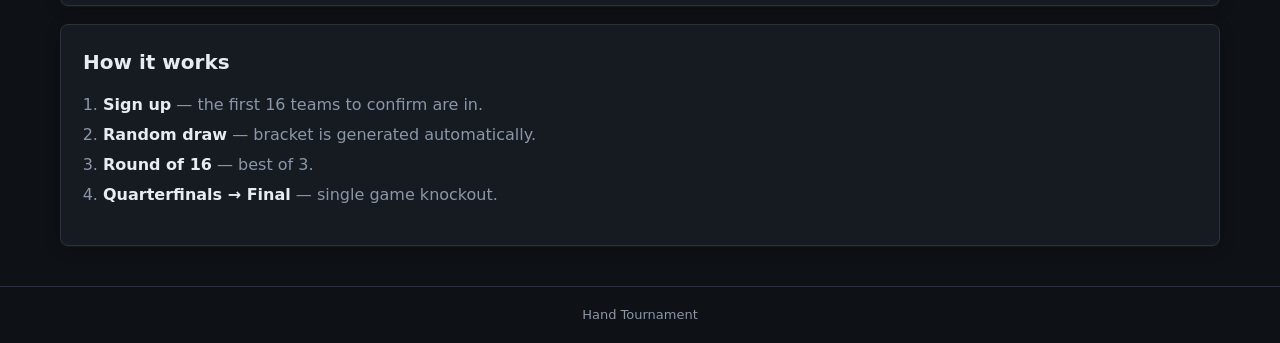
==== commit f6192112: "Remove final score rule from terms" ====
--- a/index.html
+++ b/index.html
@@ -87,7 +87,6 @@
                   <li>16 teams, with 2 players per team.</li>
                   <li>Team play format for Hand.</li>
                   <li>Spots are first come, first served.</li>
-                  <li>After 9 complete rounds, each team's combined score becomes the final team score. The team with the lower score wins.</li>
                 </ul>
               </article>
 
